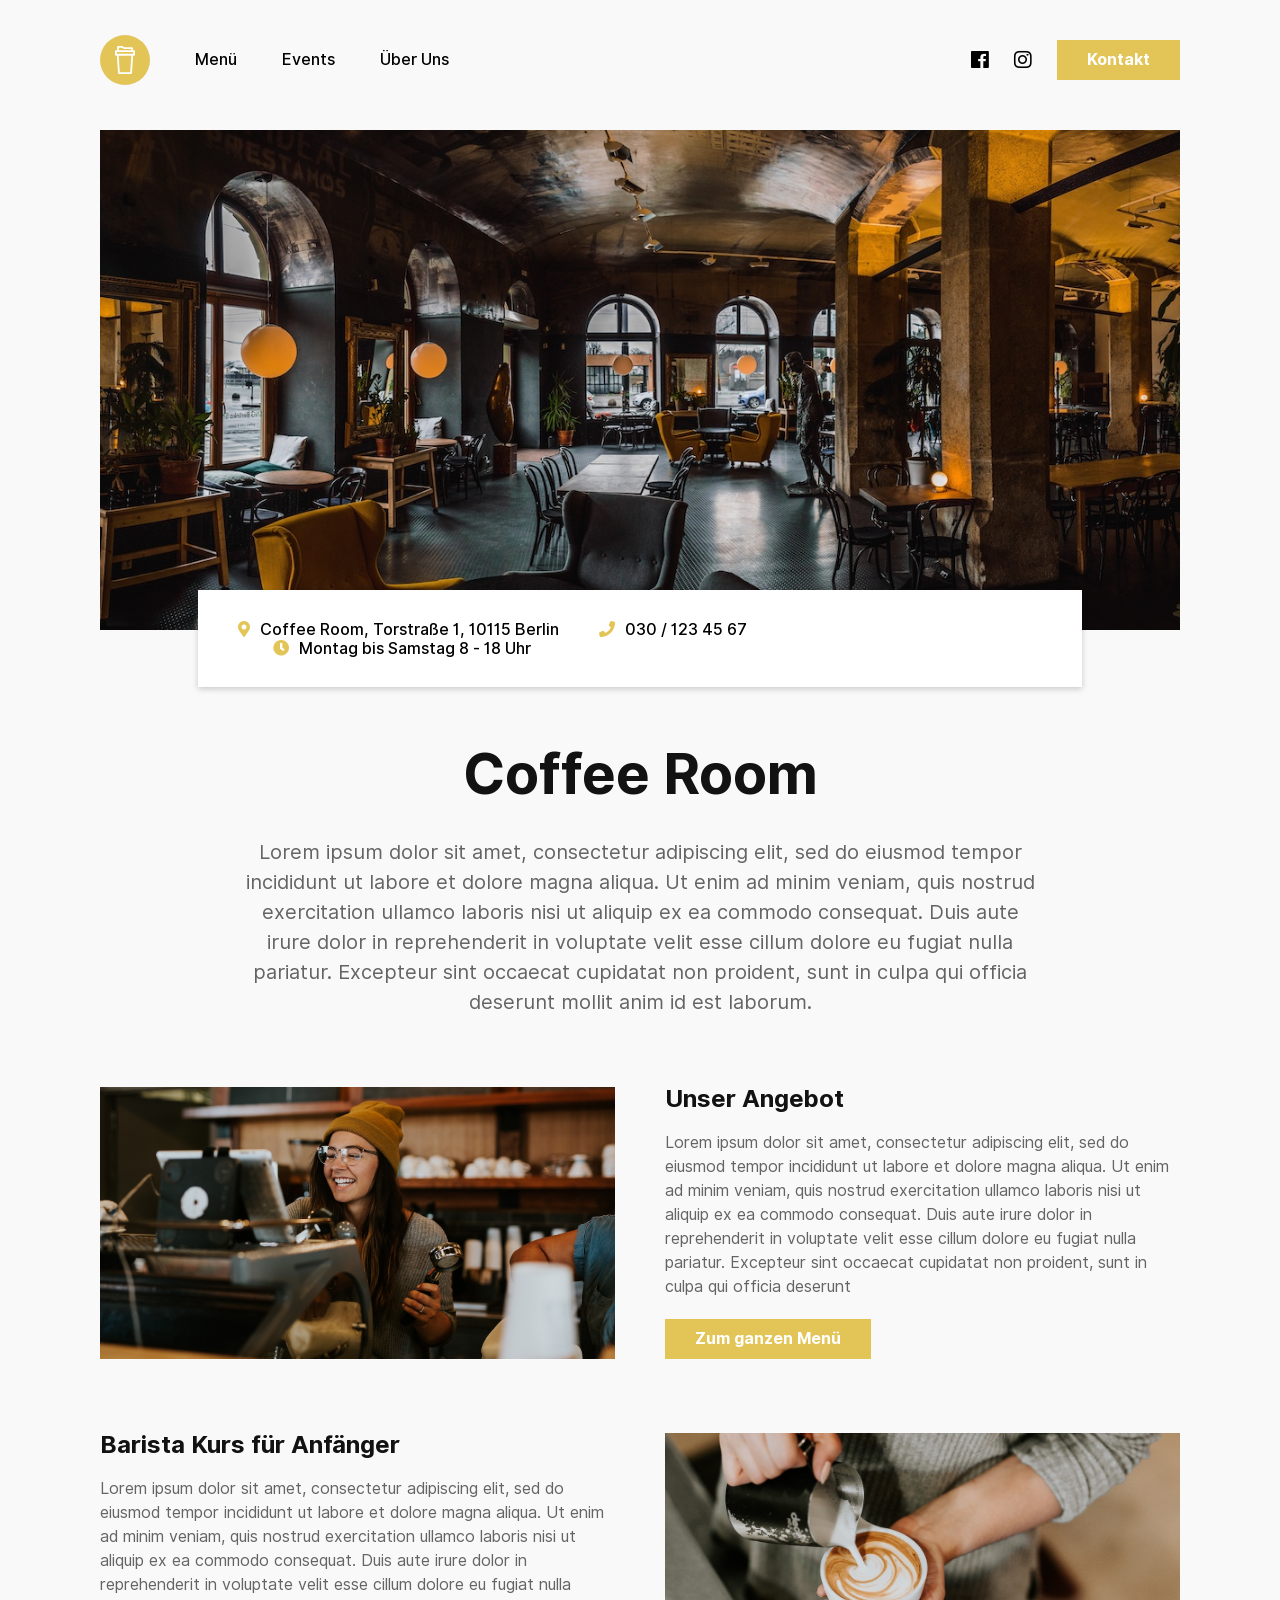
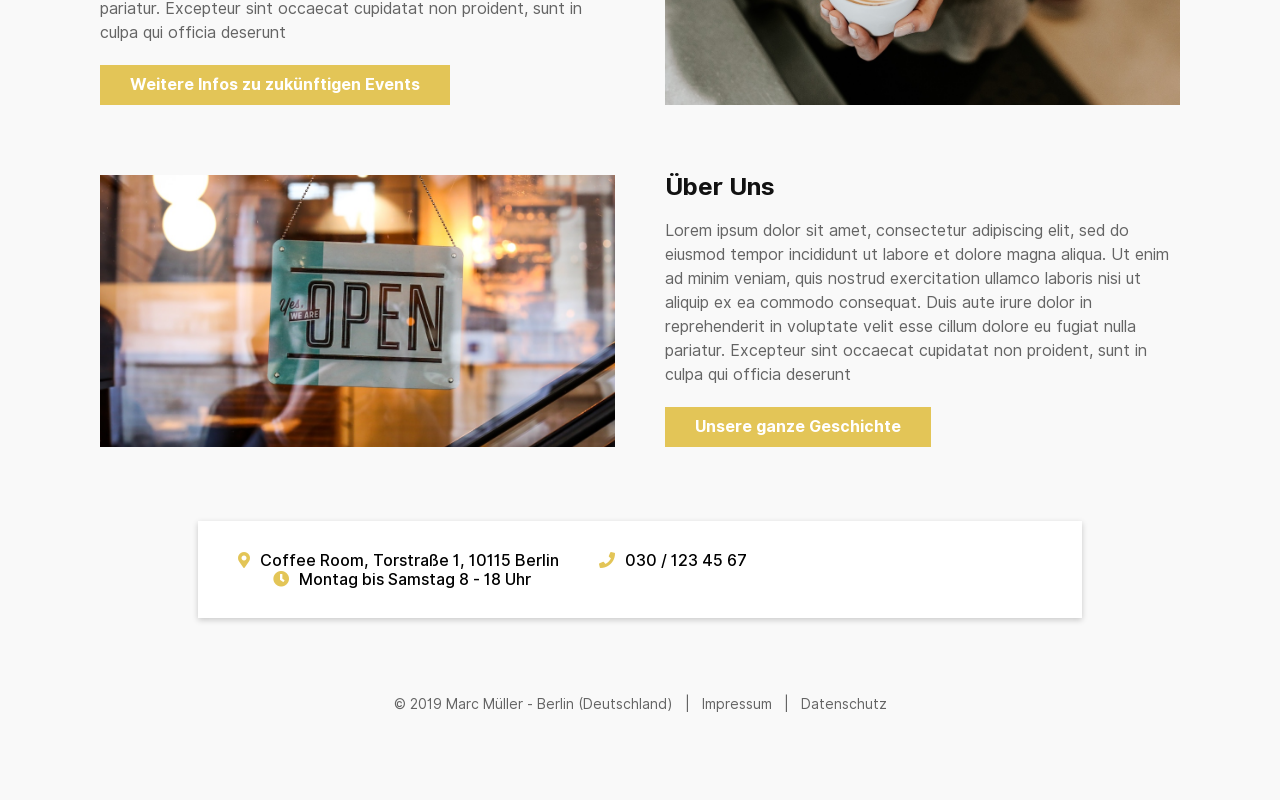
==== index.html @ a777c725 "Initial Commit" ====
<!DOCTYPE html>
<html lang="de">
<head>

	<!-- Charset & Device Specific Meta Tags -->
	<meta charset="utf-8">
    <meta http-equiv="X-UA-Compatible" content="IE=edge">
    <meta name="viewport" content="width=device-width, initial-scale=1, shrink-to-fit=no">

    <!-- Title -->
	<title>Coffee Room</title>

    <!-- Content Meta Tags -->
    <meta name="author" content="Coffee Room">
    <meta name="description" content="Coffee Room ist ein wunderschönes modernes Café in Berlin Mitte.">
    <meta name="keywords" content="coffee, room, cafe, coffee room, Kaffee, Kaffee Laden, Coworking, co-working, berlin, mitte, berlin mitte, coworking berlin mitte">

    <meta property="og:title" content="Coffee Room">
    <meta property="og:type" content="website">
    <meta name="og:description" content="Coffee Room ist ein wunderschönes modernes Café in Berlin Mitte.">

    <!-- Favicon & Home Screen Icons -->
    <link rel="apple-touch-icon" sizes="180x180" href="./media/logo/apple-touch-icon.jpg">
    <link rel="icon" type="image/png" sizes="200x200" href="./media/logo/favicon.png">
	<link rel="icon" type="image/png" sizes="32x32" href="./media/logo/favicon-32x32.png">
	<link rel="icon" type="image/png" sizes="16x16" href="./media/logo/favicon-16x16.png">

    <!-- CSS -->
	<link rel="stylesheet" type="text/css" href="./css/normalize.css">
	<link rel="stylesheet" type="text/css" href="./css/fontawesome.min.css">
	<link rel="stylesheet" type="text/css" href="./css/inter-ui.css">
	<link rel="stylesheet" type="text/css" href="./css/style.css">

</head>
<body>

	<!-- Body Wrapper: Max-Width: 1200px -->
	<div class="wrapper">
		
		<!-- Navigations Leiste -->
		<header>
			
			<div class="mobileMenu">
				<a href="javascript:openMenu();"><i class="fas fa-bars"></i></a>
			</div><a href="./index.html" class="logo"><img src="./media/logo/logo.svg" alt="Coffee Room Logo"/></a><div class="rightNav">
				<ul>
					<li><a href="https://www.facebook.com/coffeeroom/"><i class="fab fa-facebook"></i></a></li>
					<li><a href="https://www.instagram.com/coffeeroom/"><i class="fab fa-instagram"></i></a></li>
				</ul>
				<a class="button" href="./kontakt.html">Kontakt</a>
				<a class="mobileButton" href="./kontakt.html"><i class="far fa-envelope"></i></a>
			</div>
			<nav class="navLinks" id="navLinks">
				<ul>
					<li><a href="./menu.html">Men&uuml;</a></li>
					<li><a href="./events.html">Events</a></li>
					<li><a href="./ueberuns.html">&Uuml;ber Uns</a></li>
				</ul>
			</nav>
			
		</header>

		<!-- Main Content Abteilung -->
		<main>
			
			<img class="hero" src="./media/cafe.jpg" alt="Ein Blick auf das ganze Coffe Room Café"/>

			<div class="quickInfo">
				<ul>
					<li class="rightMargin"><i class="fas fa-map-marker-alt"></i>Coffee Room, Torstra&szlig;e 1, 10115 Berlin</li>
					<li><i class="fas fa-phone"></i>030 / 123 45 67</li>
					<li class="leftMargin"><i class="fas fa-clock"></i>Montag bis Samstag 8 - 18 Uhr</li>
				</ul>
			</div>

			<section class="text">
				<h1>Coffee Room</h1>
				<p>Lorem ipsum dolor sit amet, consectetur adipiscing elit, sed do eiusmod tempor incididunt ut labore et dolore magna aliqua. Ut enim ad minim veniam, quis nostrud exercitation ullamco laboris nisi ut aliquip ex ea commodo consequat. Duis aute irure dolor in reprehenderit in voluptate velit esse cillum dolore eu fugiat nulla pariatur. Excepteur sint occaecat cupidatat non proident, sunt in culpa qui officia deserunt mollit anim id est laborum.</p>
			</section>

			<section class="imageText">
				<img class="image rightMargin" src="./media/baristaWide.jpg" alt="Barista welche frischen Kaffee zubereitet"/><div class="content leftMargin">
					<h2>Unser Angebot</h2>
					<p>Lorem ipsum dolor sit amet, consectetur adipiscing elit, sed do eiusmod tempor incididunt ut labore et dolore magna aliqua. Ut enim ad minim veniam, quis nostrud exercitation ullamco laboris nisi ut aliquip ex ea commodo consequat. Duis aute irure dolor in reprehenderit in voluptate velit esse cillum dolore eu fugiat nulla pariatur. Excepteur sint occaecat cupidatat non proident, sunt in culpa qui officia deserunt</p>
					<a class="button" href="./menu.html">Zum ganzen Menü</a>
				</div>
			</section>

			<section class="imageText">
				<img class="image leftMargin" src="./media/milchInKaffee.jpg" alt="Ein Milch Muster wird in ein Kaffee hineingegoßen"/><div class="content rightMargin">
					<h2>Barista Kurs für Anfänger</h2>
					<p>Lorem ipsum dolor sit amet, consectetur adipiscing elit, sed do eiusmod tempor incididunt ut labore et dolore magna aliqua. Ut enim ad minim veniam, quis nostrud exercitation ullamco laboris nisi ut aliquip ex ea commodo consequat. Duis aute irure dolor in reprehenderit in voluptate velit esse cillum dolore eu fugiat nulla pariatur. Excepteur sint occaecat cupidatat non proident, sunt in culpa qui officia deserunt</p>
					<a class="button" href="./events.html">Weitere Infos zu zukünftigen Events</a>
				</div>
			</section>

			<section class="imageText">
				<img class="image rightMargin" src="./media/open.jpg" alt="Das Open Schild an unserer Eingangstür"/><div class="content leftMargin">
					<h2>&Uuml;ber Uns</h2>
					<p>Lorem ipsum dolor sit amet, consectetur adipiscing elit, sed do eiusmod tempor incididunt ut labore et dolore magna aliqua. Ut enim ad minim veniam, quis nostrud exercitation ullamco laboris nisi ut aliquip ex ea commodo consequat. Duis aute irure dolor in reprehenderit in voluptate velit esse cillum dolore eu fugiat nulla pariatur. Excepteur sint occaecat cupidatat non proident, sunt in culpa qui officia deserunt</p>
					<a class="button" href="./ueberuns.html">Unsere ganze Geschichte</a>
				</div>
			</section>

			<div class="quickInfo topMargin">
				<ul>
					<li class="rightMargin"><i class="fas fa-map-marker-alt"></i>Coffee Room, Torstra&szlig;e 1, 10115 Berlin</li>
					<li><i class="fas fa-phone"></i>030 / 123 45 67</li>
					<li class="leftMargin"><i class="fas fa-clock"></i>Montag bis Samstag 8 - 18 Uhr</li>
				</ul>
			</div>

		</main>

		<!-- Footer -->
		<footer>
			<p class="footerText">&copy; 2019 Marc M&uuml;ller - Berlin (Deutschland) &nbsp; | &nbsp; <a href="./impressum.html">Impressum</a> &nbsp; | &nbsp; <a href="./datenschutz.html">Datenschutz</a></p>
			<p class="mobileFooterText"><a href="./impressum.html">Impressum</a><br><a href="./datenschutz.html">Datenschutz</a><br>&copy; 2019 Marc M&uuml;ller - Berlin (Deutschland)</p>
		</footer>

		<!-- Javascript Implementation -->
		<script type="text/javascript" src="./js/animation.js"></script>

	</div>

</body>
</html>
---- css/inter-ui.css ----
@font-face {
  font-family: 'Inter UI';
  font-style:  normal;
  font-weight: 400;
  src: url("Inter-UI-Regular.woff2") format("woff2"),
       url("Inter-UI-Regular.woff") format("woff");
}

@font-face {
  font-family: 'Inter UI';
  font-style:  normal;
  font-weight: 500;
  src: url("Inter-UI-Medium.woff2") format("woff2"),
       url("Inter-UI-Medium.woff") format("woff");
}


@font-face {
  font-family: 'Inter UI';
  font-style:  normal;
  font-weight: 700;
  src: url("Inter-UI-Bold.woff2") format("woff2"),
       url("Inter-UI-Bold.woff") format("woff");
}

/* --------------------------------------------------------------------------
Single variable font.

Note that you may want to do something like this to make sure you're serving
constant fonts to older browsers:
html {
  font-family: 'Inter UI', sans-serif;
}
@supports (font-variation-settings: normal) {
  html {
    font-family: 'Inter UI var', sans-serif;
  }
}

BUGS:
- Safari 12.0 will default to italic instead of regular when font-weight
  is provided in a @font-face declaration.
  Workaround: Use "Inter UI var alt" for Safari, or explicitly set
  `font-variation-settings:"slnt" DEGREE`.
*/
@font-face {
  font-family: 'Inter UI var';
  font-weight: 400 900;
  font-style: oblique 0deg 10deg;
  src: url("Inter-UI.var.woff2") format("woff2-variations"),
       url("Inter-UI.var.woff2") format("woff2");
}

/* --------------------------------------------------------------------------

"Inter UI var alt" is recommended for Safari and Edge, for reliable italics.

@supports (font-variation-settings: normal) {
  html {
    font-family: 'Inter UI var alt', sans-serif;
  }
}

*/
@font-face {
  font-family: 'Inter UI var alt';
  font-weight: 400 900;
  font-style: normal;
  font-named-instance: 'Regular';
  src: url("Inter-UI-upright.var.woff2") format("woff2 supports variations(gvar)"),
       url("Inter-UI-upright.var.woff2") format("woff2-variations"),
       url("Inter-UI-upright.var.woff2") format("woff2");
}
@font-face {
  font-family: 'Inter UI var alt';
  font-weight: 400 900;
  font-style: italic;
  font-named-instance: 'Italic';
  src: url("Inter-UI-italic.var.woff2") format("woff2 supports variations(gvar)"),
       url("Inter-UI-italic.var.woff2") format("woff2-variations"),
       url("Inter-UI-italic.var.woff2") format("woff2");
}
---- css/style.css ----
/* Vanilla HTML Tag Styles */

* {
	box-sizing: border-box;
}

body {
	font-family: 'Inter UI',system-ui,-apple-system,BlinkMacSystemFont,Segoe UI,Roboto,Oxygen,Ubuntu,Cantarell,Droid Sans,Helvetica Neue,Fira Sans,sans-serif!important;
	background-color: #F9F9F9;
	padding: 20px 0 70px 0;
}

h1, h2, h3, h4, h5, h6 {
	color: #121212;
	font-weight: 700;
}

h1 {
	font-size: 56px;
	margin: 0px;
}

h2 {
	font-size: 26px;
	line-height: 26px;
}

p {
	font-weight: 400;
	font-size: 16px;
	line-height: 24px;
	color: #646464;
}

a {
	color: inherit;
	font-weight: inherit;
	text-decoration: none;
	cursor: pointer;
}

a.button {
	background-color: #E3C557;
	color: white;
	font-size: 16px;
	font-weight: 700;
	line-height: 1em;
	padding: 12px 30px;
	cursor: pointer;
	border: none;
	display: inline-block;
	transition: 0.3s;
}

a.button:hover {
	background-color: #CDAB2D;
}

a.selected {
	font-weight: 700;
	color: #E3C557;
}

i.fas {
	color: #E3C557;
}

/* Wrapper */

.wrapper {
	max-width: 1200px;
	margin: 0 auto;
}

/* Header */

header {
	width: 100%;
	padding: 15px 0;
	margin: 0px;
	line-height: 0px;
	display: inline-block;
}

	header .mobileMenu {
		vertical-align: top;
		display: none;
	}

		header .mobileMenu a {
			color: #121212;
			width: 22px;
			font-size: 22px;
			line-height: 22px;
			padding: 14px 0;
			display: inline-block;
		}

			header .mobileMenu a i {
				color: #121212;
			}

	header .logo {
		line-height: 0px;
		margin: 0px;
		display: inline-block;
	}

		header .logo img {
			width: 50px;
			height: 50px;
			margin: 0px;
			padding: 0px;
		}

	header nav {
		vertical-align: top;
		display: inline-block;
	}

		header nav ul {
			list-style-type: none;
			margin: 0px;
			padding: 25px 0;
		}

			header nav ul li {
				margin: 0 0 0 40px;
				padding: 0px;
				display: inline-block;
			}

				header nav ul li a {
					font-weight: 500;
					display: block;
				}

	header .rightNav {
		float: right;
		text-align: right;
		vertical-align: top;
		margin: 0px;
		padding: 5px 0;
	}

		header .rightNav ul {
			list-style-type: none;
			margin: 0px;
			padding: 10px 0;
			vertical-align: top;
			display: inline-block;
		}

			header .rightNav ul li {
				margin: 0 20px 0 0;
				display: inline-block;
			}

				header .rightNav ul li a {
					font-size: 20px;
					display: block;
				}

		header .rightNav .mobileButton {
			color: #121212;
			vertical-align: top;
			width: 22px;
			font-size: 22px;
			line-height: 22px;
			padding: 14px 0;
			display: none;
		}

/* Main */

main {
	width: 100%;
	display: inline-block;
}

main .hero {
	width: 100%;
	margin: 30px 0 -44px 0;
	padding: 0px;
	height: 500px;
	object-fit: cover;
	display: inline-block;
}

main .quickInfo {
	background-color: white;
	width: 884px;
	margin: 0 auto;
	padding: 31px 40px 29px 40px;
	box-shadow: 0px 2px 6px 0px rgba(0,0,0,0.2);
	position: relative;
	z-index: 1;
}

	main .quickInfo ul {
		list-style-type: none;
		margin: 0px;
		padding: 0px;
		display: inline-block;
	}

		main .quickInfo ul li {
			margin: 0px;
			padding: 0px;
			font-size: 16px;
			font-weight: 500;
			display: inline-block;
		}

			main .quickInfo ul li.rightMargin {
				margin: 0 35px 0 0;
			}

			main .quickInfo ul li.leftMargin {
				margin: 0 0 0 35px;
			}

			main .quickInfo ul li i {
				margin: 0 10px 0 0;
			}

	main .quickInfo.topMargin {
		margin: 70px auto 0 auto;
	}

main section.text {
	width: 800px;
	margin: 55px auto 0 auto;
	text-align: center;
}

	main section.text h2 {
		margin: 60px 0 0 0;
	}

	main section.text p {
		margin: 30px 0 0 0;
		font-size: 20px;
		line-height: 30px;
	}

	main section.text img {
		width: 100%;
		height: auto;
		margin: 60px 0 0 0;
		padding: 0px;
		display: inline-block;
	}

main section.imageText {
	width: 100%;
	margin: 70px 0 0 0;
	padding: 0px;
	display: inline-block;
}

	main section.imageText .image {
		width: 50%;
		padding: 0px;
		height: 250px;
		object-fit: cover;
		display: inline-block;
	}

	main section.imageText .content {
		width: 50%;
		padding: 0px;
		vertical-align: top;
		display: inline-block;
	}

		main section.imageText .content h2 {
			margin: 0px;
			padding: 0px;
		}

		main section.imageText .content ul {
			list-style-type: none;
			margin: 15px 0 0 0;
			padding: 0px;
			width: 100%;
			vertical-align: top;
			display: inline-block;
		}

			main section.imageText .content ul li {
				color: #646464;
				width: auto;
				margin: 0px;
				padding: 0px;
				font-size: 14px;
				font-weight: 500;
				display: inline-block;
			}

				main section.imageText .content ul li.rightMargin {
					margin: 0 20px 0 0;
				}

				main section.imageText .content ul li.leftMargin {
					margin: 0 0 0 20px;
					float: none;
				}

				main section.imageText .content ul li i {
					margin: 0 10px 0 0;
					color: inherit;
				}

					main section.imageText .content ul li i.fa-euro {
						font-style: normal;
						margin: 0 10px 0 0;
						padding: 0px;
						font-size: 16px;
						font-weight: 700;
					}

		main section.imageText .content p {
			margin: 20px 0 0 0;
		}

			main section.imageText .content p.lessTopMargin {
				margin: 10px 0 0 0;
			}

		main section.imageText .content p.extra {
			font-size: 12px;
			line-height: 12px;
			margin: 13px 0 0 0;
		}

		main section.imageText .content a {
			margin: 20px 0 0 0;
		}

	main section.imageText .rightMargin {
		width: calc(50% - 25px);
		margin: 0 25px 0 0;
	}

	main section.imageText .leftMargin {
		width: calc(50% - 25px);
		margin: 0 0 0 25px;
		float: right;
	}

main section.menu {
	width: 800px;
	margin: 20px auto 0 auto;
	padding: 0px;
}

	main section.menu .rightMargin {
		width: calc(50% - 40px);
		margin: 0 40px 0 0;
		padding: 0px;
		display: inline-block;
	}

	main section.menu .leftMargin {
		width: calc(50% - 40px);
		margin: 0 0 0 40px;
		padding: 0px;
		vertical-align: top;
		display: inline-block;
	}

	main section.menu ol {
		width: 100%;
		list-style: none;
		margin: 0px;
		padding: 0px;
		display: inline-block;
	}

		main section.menu ul {
			width: 100%;
			padding: 5px 0;
			margin: 0px;
			list-style: none;
			display: inline-block;
		}

		main section.menu ol li {
			font-weight: 700;
			font-size: 26px;
			line-height: 26px;
			color: #121212;
			padding: 50px 0 10px 0;
			margin: 0px;
			display: inline-block;
		}

		main section.menu ol ul li {
			font-weight: 400;
			font-size: 18px;
			line-height: 18px;
			color: #646464;
			padding: 22px 0 0 0;
			margin: 0px;
			display: inline-block;
		}

			main section.menu ol ul li:nth-child(odd) {
				width: calc(100% - 70px);
				display: inline-block;
			}

			main section.menu ol ul li:nth-child(even) {
			  	width: 70px;
			  	text-align: right;
			  	display: inline-block;
			}

form {
	width: 800px;
	margin: 40px auto 0 auto;
	padding: 0px;
}

	form input[type="text"], form input[type="email"] {
		width: calc(100% - 20px);
		border: 1px solid #CCCCCC;
		margin: 20px 10px 0 10px;
		padding: 15px 20px;
	}

		form input.input50 {
			width: calc(50% - 20px);
		}

	form textarea {
		width: calc(100% - 20px);
		border: 1px solid #CCCCCC;
		margin: 20px 10px 0 10px;
		padding: 15px 20px;
		min-height: 150px;
		max-height: 800px;
		height: 200px;
		resize: vertical;
	}

	form .submit {
		width: 100%;
		margin: 15px 0 0 0;
		display: inline-block;
	}

		form .submit input {
			margin: 0 10px 0 20px;
			padding: 0px;
			display: inline-block;
		}

		form .submit label {
			display: inline-block;
			padding: 11px 0;
			margin: 0px;
			font-size: 16px;
			color: #979797;
		}

			form .submit label a {
				text-decoration: underline;
				color: inherit;
			}

		form .submit a.button {
			float: right;
			margin: 0 10px 0 0;
		}

main section.legalText {
	width: 100%;
	padding: 50px 0 0 0;
	text-align: left;
}

	main section.legalText h2 {
		margin: 70px 0 0 0;
	}

	main section.legalText p {
		margin: 50px 0 0 0;
		font-size: 20px;
		line-height: 30px;
	}

		main section.legalText p.lessTopMargin {
			margin: 30px 0 0 0;
		}

/* Footer */

footer {
	width: 100%;
	margin: 60px 0 0 0;
	padding: 0px;
	color: #999999;
	text-align: center;
	display: inline-block;
}

	footer p {
		font-size: 14px;
	}

	footer .mobileFooterText {
		display: none;
	}


/* Responsiveness */

@media screen and (max-width: 1300px) {

	h2 {
		font-size: 24px;
		line-height: 24px;
	}

	.wrapper {
		max-width: calc(100% - 100px);
		padding: 0 50px;
	}

		main section.imageText .image {
			height: 272px;
		}

}

@media screen and (max-width: 1200px) {

	h1 {
		font-size: 48px;
	}

	p {
		font-size: 14px;
		line-height: 21px;
	}

	main .hero {
		height: 350px;
		margin: 30px 0 -39px 0;
	}

	main section.text p {
		font-size: 18px;
		line-height: 27px;
	}

	main .quickInfo {
		width: 758px;
		padding: 26px 30px 24px 30px;
	}

			main .quickInfo ul li {
				font-size: 14px;
			}

				main .quickInfo ul li.rightMargin {
					margin: 0 25px 0 0;
				}

				main .quickInfo ul li.leftMargin {
					margin: 0 0 0 25px;
				}

}

@media screen and (max-width: 1000px) {

	h1 {
		font-size: 42px;
	}

	a.button {
		font-size: 14px;
	}

	header .rightNav a.button {
		margin: 1px 0;
	}

	main section.text {
		width: calc(100% - 100px);
		margin: 50px auto 0 auto;
	}

		main section.imageText .image {
			height: 300px;
		}

		main section.imageText .content p {
			margin: 14px 0 0 0;
		}

		main section.imageText .content a {
			margin: 14px 0 0 0;
		}

	main .quickInfo {
		width: calc(100% - 200px);
		padding: 25px 30px;
	}

		main .quickInfo ul {
			list-style-type: none;
			margin: 0px;
			padding: 0px;
			display: block;
			text-align: center;
		}

			main .quickInfo ul li {
				font-size: 16px;
				display: block;
				margin: 10px 0 0 0;
			}

				main .quickInfo ul li.rightMargin {
					margin: 0;
				}

				main .quickInfo ul li.leftMargin {
					margin: 10px 0 0 0;
				}

	main section.menu {
		width: 600px;
	}

		main section.menu .rightMargin {
			width: calc(50% - 30px);
			margin: 0 30px 0 0;
		}

		main section.menu .leftMargin {
			width: calc(50% - 30px);
			margin: 0 0 0 30px;
		}

	form {
		width: 600px;
	}

	main section.legalText p {
		margin: 50px 0 0 0;
		font-size: 16px;
		line-height: 24px;
	}

}

@media screen and (max-width: 900px) {

	.wrapper {
		max-width: calc(100% - 50px);
		padding: 0 25px;
	}

	main section.text {
		width: calc(100% - 50px);
		margin: 50px auto 0 auto;
	}

	main .quickInfo.topMargin {
		margin: 50px auto 0 auto;
	}

	main section.imageText {
		margin: 60px 0 0 0;
		display: flex-block;
	}

		main section.imageText .image {
			order: 0;
		}

		main section.imageText .content {
			order: 1;
		}

			main section.imageText .content h2 {
				font-size: 24px;
			}

			main section.imageText .content p {
				font-size: 16px;
				margin: 20px 0 0 0;
			}

			main section.imageText .content a {
				margin: 20px 0 0 0;
			}

		main section.imageText .rightMargin {
			width: 100%;
			margin: 0 0 20px 0;
		}

		main section.imageText .leftMargin {
			width: 100%;
			margin: 0 0 20px 0;
		}

	footer {
		margin: 60px 0 0 0;
	}

		footer p {
			font-size: 12px;
		}

}

@media screen and (max-width: 800px) {

	body {
		padding: 10px 0 60px 0;
	}

	main .hero {
		margin: 20px 0 -44px 0;
	}

	header .mobileMenu {
		display: inline-block;
	}

	header .logo {
		text-align: center;
		width: calc(100% - 44px);
	}

	header .navLinks {
		vertical-align: top;
		width: 100%;
		display: none;
	}

		header .navLinks ul {
			width: 100%;
			padding: 15px 0 0 0;
			display: inline-block;
		}

			header .navLinks ul li {
				width: 100%;
				height: 35px;
				margin: 0px;
				padding: 0px;
				text-align: center;
				display: inline-block;
			}

				header .navLinks ul li a {
					padding: 20px 0 0 0;
					display: inline-block;
				}

	header .navLinks.mobileNavLinks {
		vertical-align: top;
		width: 100%;
		display: inline-block;
	}

	header .rightNav {
		float: right;
		text-align: right;
		vertical-align: top;
		margin: 0px;
		padding: 0px;
	}

		header .rightNav ul {
			display: none;
		}

		header .rightNav .button {
			display: none;
		}

		header .rightNav .mobileButton {
			display: inline-block;
		}

	main section.menu {
		width: 550px;
	}

		main section.menu ol li {
			font-size: 22px;
			line-height: 22px;
		}

		main section.menu ol ul li {
			font-size: 16px;
			line-height: 16px;
		}

	form {
		width: 550px;
		margin: 40px auto 0 auto;
		padding: 0px;
	}

		form .submit label {
			font-size: 12px;
		}

	main section.legalText {
		padding: 30px 0 0 0;
	}

		main section.legalText h2 {
			margin: 60px 0 0 0;
		}

		main section.legalText p {
			margin: 40px 0 0 0;
		}

}

@media screen and (max-width: 700px) {

	h1 {
		font-size: 38px;
	}

	h2 {
		font-size: 22px;
		line-height: 22px;
	}

	main .hero {
		height: 350px;
		margin: 30px 0 -100px 0;
	}

	main .quickInfo {
		width: calc(100% - 100px);
		margin: 40px auto 0 auto;
		padding: 30px 20px;
	}

		main .quickInfo ul li {
			font-size: 14px;
		}

	main section.text p {
		margin: 30px 0 10px 0;
		font-size: 16px;
		line-height: 24px;
	}

	main section.menu {
		width: 400px;
	}

		main section.menu .rightMargin {
			width: 100%;
			margin: 0px;
		}

		main section.menu .leftMargin {
			width: 100%;
			margin: 0px;
		}

		main section.menu ol {
			width: 100%;
			border: 0px;
			margin: 0px;
			padding: 0px;
			display: inline-block;
		}

			main section.menu ol li {
				font-size: 24px;
				line-height: 24px;
				padding: 50px 0 10px 0;
			}

			main section.menu ol ul li {
				font-size: 18px;
				line-height: 18px;
				padding: 22px 0 0 0;
			}

	form {
		width: 400px;
	}

		form input[type="text"], form input[type="email"] {
			width: 100%;
			margin: 20px 0 0 0;
		}

			form input.input50 {
				width: 100%;
			}

		form textarea {
			width: 100%;
			margin: 20px 0 0 0;
			max-height: 600px;
			height: 150px;
		}

		form .submit {
			width: 100%;
			margin: 15px 0 0 0;
			text-align: center;
			display: inline-block;
		}

			form .submit input {
				margin: 0 10px 0 0;
			}

			form .submit label {
				font-size: 16px;
			}

			form .submit a.button {
				float: none;
				width: 100%;
				text-align: center;
				margin: 0 0 10px 0;
			}

}

@media screen and (max-width: 600px) {

	body {
		padding: 5px 0 40px 0;
	}

	main section.text {
		width: 100%;
	}

		main section.text h2 {
			margin: 30px 0 0 0;
		}

		main section.text p {
			margin: 20px 0 0 0;
		}

		main section.text img {
			margin: 50px 0 0 0;
		}

	main .hero {
		width: calc(100% + 100px);
		height: 250px;
		margin: 10px 0 -74px -50px;
	}

	main .quickInfo {
		padding: 10px 10px 20px 10px;
		width: 100%;
	}

		main .quickInfo ul li {
			width: auto;
			display: inline-block;
			line-height: 20px;
		}

			main .quickInfo ul li.rightMargin {
				margin: 10px 10px 0 0;
			}

			main .quickInfo ul li.leftMargin {
				margin: 10px 0 0 10px;
			}

	main section.imageText {
		margin: 50px 0 0 0;
		display: flex-block;
	}

		main section.imageText img.image {
			height: 200px;
		}

		main section.imageText .rightMargin {
			margin: 0 0 20px 0;
		}

		main section.imageText .leftMargin {
			margin: 0 0 20px 0;
		}

		main section.imageText .content {
			margin: 0 0 10px 0;
		}

		main section.imageText .content ul li.rightMargin {
			margin: 0 15px 0 0;
		}

		main section.imageText .content ul li.leftMargin {
			margin: 0 0 0 15px;
			float: none;
		}

	main section.menu {
		width: 100%;
	}

	form {
		width: 100%;
	}

		form input {
			font-size: 14px;
		}

		form textarea {
			font-size: 14px;
		}

			form .submit label {
				font-size: 12px;
			}

	main section.legalText h2 {
		margin: 50px 0 0 0;
	}

	main section.legalText p {
		margin: 30px 0 0 0;
		font-size: 14px;
		line-height: 21px;
	}

		main section.legalText p.lessTopMargin {
			margin: 20px 0 0 0;
		}

}

@media screen and (max-width: 500px) {

	.wrapper {
		max-width: calc(100% - 24px);
		padding: 0 12px;
	}

	main section.text {
		width: 100%;
	}

	main .hero {
		width: calc(100% + 48px);
		height: 250px;
		margin: 10px 0 -54px -24px;
	}

	main .quickInfo {
		margin: 20px auto 0 auto;
		padding: 10px 10px 20px 10px;
		width: 100%;
	}

		main section.imageText .content h2 {
			font-size: 20px;
		}

		main section.imageText .content p {
			font-size: 14px;
			margin: 15px 0 0 0;
		}

	main section.menu {
		width: calc(100% - 50px);
	}

	main section.menu ol li {
		font-size: 22px;
		line-height: 22px;
	}

	main section.menu ol ul li {
		font-size: 16px;
		line-height: 16px;
	}

	form {
		width: calc(100% - 26px);
	}

	footer {
		margin: 30px 0 0 0;
	}

		footer .footerText {
			display: none;
		}

		footer .mobileFooterText {
			display: block;
		}

}
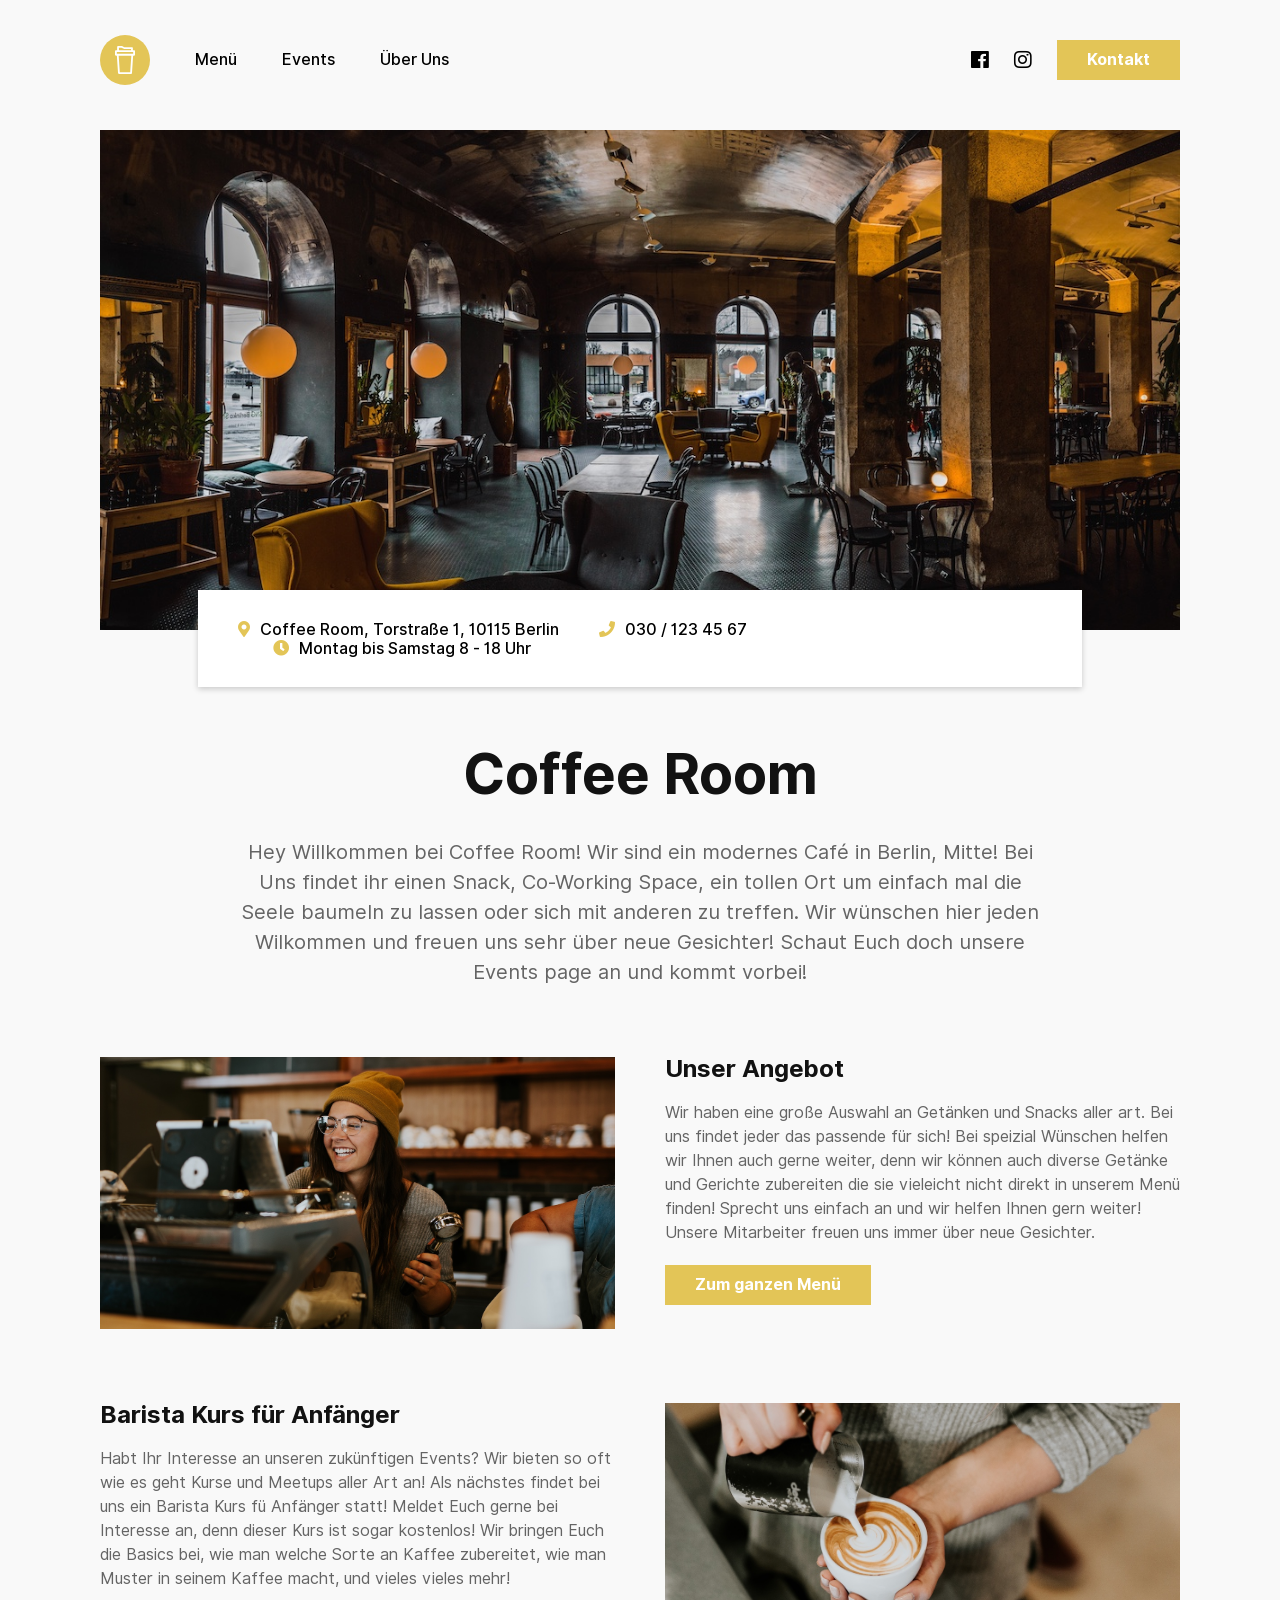
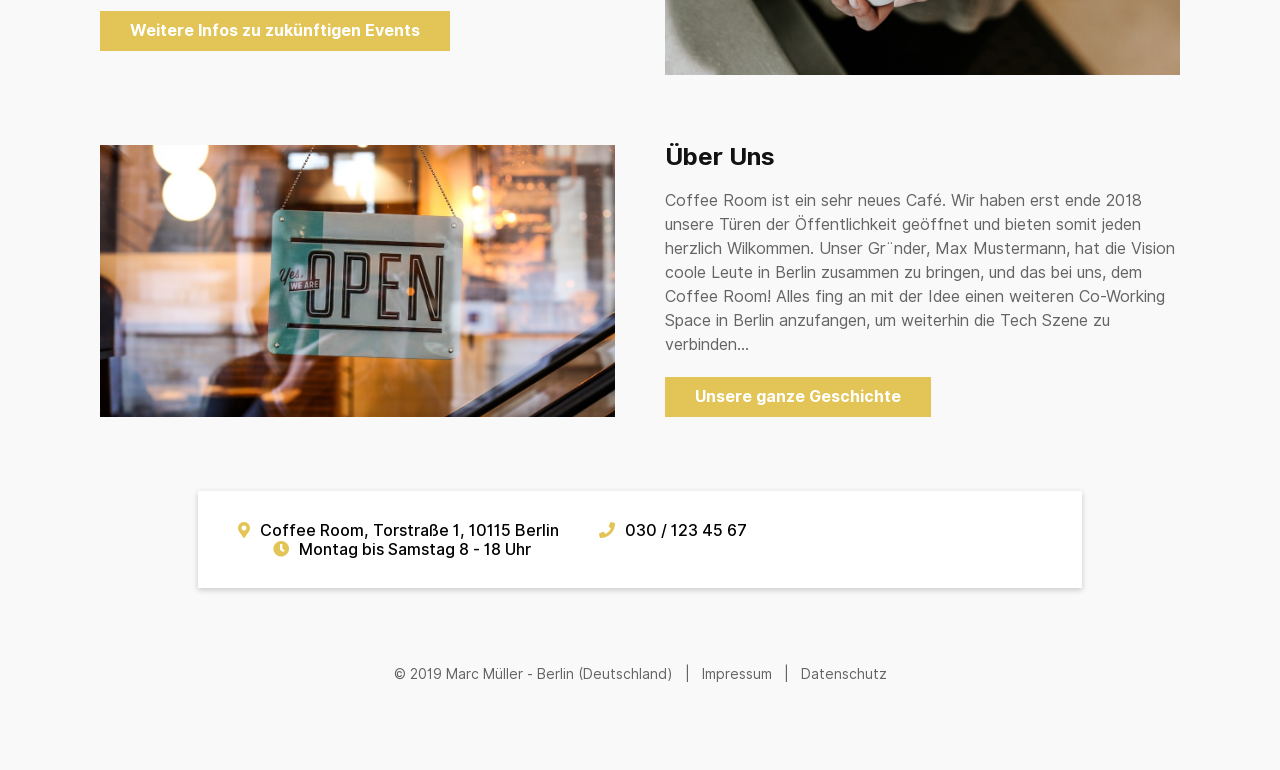
==== commit 4943d9dc: "Original Content und Code Updates" ====
--- a/index.html
+++ b/index.html
@@ -1,6 +1,8 @@
 <!DOCTYPE html>
 <html lang="de">
 <head>
+
+	<!-- Diese Seite ist programmiert von Marc Müller, bei Fragen zum Quellcode schicken sie eine E-Mail an marc.mueller@th-wildau.de -->
 
 	<!-- Charset & Device Specific Meta Tags -->
 	<meta charset="utf-8">
@@ -44,8 +46,8 @@
 				<a href="javascript:openMenu();"><i class="fas fa-bars"></i></a>
 			</div><a href="./index.html" class="logo"><img src="./media/logo/logo.svg" alt="Coffee Room Logo"/></a><div class="rightNav">
 				<ul>
-					<li><a href="https://www.facebook.com/coffeeroom/"><i class="fab fa-facebook"></i></a></li>
-					<li><a href="https://www.instagram.com/coffeeroom/"><i class="fab fa-instagram"></i></a></li>
+					<li><a target="_blank" href="https://www.facebook.com/coffeeroom/"><i class="fab fa-facebook"></i></a></li>
+					<li><a target="_blank" href="https://www.instagram.com/coffeeroom/"><i class="fab fa-instagram"></i></a></li>
 				</ul>
 				<a class="button" href="./kontakt.html">Kontakt</a>
 				<a class="mobileButton" href="./kontakt.html"><i class="far fa-envelope"></i></a>
@@ -63,8 +65,10 @@
 		<!-- Main Content Abteilung -->
 		<main>
 			
+			<!-- Hero Bild -->
 			<img class="hero" src="./media/cafe.jpg" alt="Ein Blick auf das ganze Coffe Room Café"/>
 
+			<!-- Quick Information -->
 			<div class="quickInfo">
 				<ul>
 					<li class="rightMargin"><i class="fas fa-map-marker-alt"></i>Coffee Room, Torstra&szlig;e 1, 10115 Berlin</li>
@@ -73,35 +77,38 @@
 				</ul>
 			</div>
 
+			<!-- Seiten Intro -->
 			<section class="text">
 				<h1>Coffee Room</h1>
-				<p>Lorem ipsum dolor sit amet, consectetur adipiscing elit, sed do eiusmod tempor incididunt ut labore et dolore magna aliqua. Ut enim ad minim veniam, quis nostrud exercitation ullamco laboris nisi ut aliquip ex ea commodo consequat. Duis aute irure dolor in reprehenderit in voluptate velit esse cillum dolore eu fugiat nulla pariatur. Excepteur sint occaecat cupidatat non proident, sunt in culpa qui officia deserunt mollit anim id est laborum.</p>
+				<p>Hey Willkommen bei Coffee Room! Wir sind ein modernes Caf&eacute; in Berlin, Mitte! Bei Uns findet ihr einen Snack, Co-Working Space, ein tollen Ort um einfach mal die Seele baumeln zu lassen oder sich mit anderen zu treffen. Wir wünschen hier jeden Wilkommen und freuen uns sehr &uuml;ber neue Gesichter! Schaut Euch doch unsere <a href="./events.html">Events</a> page an und kommt vorbei!</p>
 			</section>
 
-			<section class="imageText">
+			<!-- Bild, Text und CTA Abteilungen -->
+			<section class="imageText" id="menu">
 				<img class="image rightMargin" src="./media/baristaWide.jpg" alt="Barista welche frischen Kaffee zubereitet"/><div class="content leftMargin">
 					<h2>Unser Angebot</h2>
-					<p>Lorem ipsum dolor sit amet, consectetur adipiscing elit, sed do eiusmod tempor incididunt ut labore et dolore magna aliqua. Ut enim ad minim veniam, quis nostrud exercitation ullamco laboris nisi ut aliquip ex ea commodo consequat. Duis aute irure dolor in reprehenderit in voluptate velit esse cillum dolore eu fugiat nulla pariatur. Excepteur sint occaecat cupidatat non proident, sunt in culpa qui officia deserunt</p>
+					<p>Wir haben eine gro&szlig;e Auswahl an Get&auml;nken und Snacks aller art. Bei uns findet jeder das passende für sich! Bei speizial W&uuml;nschen helfen wir Ihnen auch gerne weiter, denn wir k&ouml;nnen auch diverse Get&auml;nke und Gerichte zubereiten die sie vieleicht nicht direkt in unserem <a href="./menu.html">Men&uuml;</a> finden! Sprecht uns einfach an und wir helfen Ihnen gern weiter! Unsere Mitarbeiter freuen uns immer &uuml;ber neue Gesichter.</p>
 					<a class="button" href="./menu.html">Zum ganzen Menü</a>
 				</div>
 			</section>
 
-			<section class="imageText">
+			<section class="imageText" id="events">
 				<img class="image leftMargin" src="./media/milchInKaffee.jpg" alt="Ein Milch Muster wird in ein Kaffee hineingegoßen"/><div class="content rightMargin">
 					<h2>Barista Kurs für Anfänger</h2>
-					<p>Lorem ipsum dolor sit amet, consectetur adipiscing elit, sed do eiusmod tempor incididunt ut labore et dolore magna aliqua. Ut enim ad minim veniam, quis nostrud exercitation ullamco laboris nisi ut aliquip ex ea commodo consequat. Duis aute irure dolor in reprehenderit in voluptate velit esse cillum dolore eu fugiat nulla pariatur. Excepteur sint occaecat cupidatat non proident, sunt in culpa qui officia deserunt</p>
+					<p>Habt Ihr Interesse an unseren zukünftigen Events? Wir bieten so oft wie es geht Kurse und Meetups aller Art an! Als n&auml;chstes findet bei uns ein Barista Kurs f&uuml; Anf&auml;nger statt! Meldet Euch gerne bei Interesse an, denn dieser Kurs ist sogar kostenlos! Wir bringen Euch die Basics bei, wie man welche Sorte an Kaffee zubereitet, wie man Muster in seinem Kaffee macht, und vieles vieles mehr!</p>
 					<a class="button" href="./events.html">Weitere Infos zu zukünftigen Events</a>
 				</div>
 			</section>
 
-			<section class="imageText">
+			<section class="imageText" id="ueberUns">
 				<img class="image rightMargin" src="./media/open.jpg" alt="Das Open Schild an unserer Eingangstür"/><div class="content leftMargin">
 					<h2>&Uuml;ber Uns</h2>
-					<p>Lorem ipsum dolor sit amet, consectetur adipiscing elit, sed do eiusmod tempor incididunt ut labore et dolore magna aliqua. Ut enim ad minim veniam, quis nostrud exercitation ullamco laboris nisi ut aliquip ex ea commodo consequat. Duis aute irure dolor in reprehenderit in voluptate velit esse cillum dolore eu fugiat nulla pariatur. Excepteur sint occaecat cupidatat non proident, sunt in culpa qui officia deserunt</p>
+					<p>Coffee Room ist ein sehr neues Caf&eacute;. Wir haben erst ende 2018 unsere T&uuml;ren der &Ouml;ffentlichkeit ge&ouml;ffnet und bieten somit jeden herzlich Wilkommen. Unser Gr&uml;nder, Max Mustermann, hat die Vision coole Leute in Berlin zusammen zu bringen, und das bei uns, dem Coffee Room! Alles fing an mit der Idee einen weiteren Co-Working Space in Berlin anzufangen, um weiterhin die Tech Szene zu verbinden...</p>
 					<a class="button" href="./ueberuns.html">Unsere ganze Geschichte</a>
 				</div>
 			</section>
 
+			<!-- Quick Information -->
 			<div class="quickInfo topMargin">
 				<ul>
 					<li class="rightMargin"><i class="fas fa-map-marker-alt"></i>Coffee Room, Torstra&szlig;e 1, 10115 Berlin</li>
@@ -114,8 +121,8 @@
 
 		<!-- Footer -->
 		<footer>
-			<p class="footerText">&copy; 2019 Marc M&uuml;ller - Berlin (Deutschland) &nbsp; | &nbsp; <a href="./impressum.html">Impressum</a> &nbsp; | &nbsp; <a href="./datenschutz.html">Datenschutz</a></p>
-			<p class="mobileFooterText"><a href="./impressum.html">Impressum</a><br><a href="./datenschutz.html">Datenschutz</a><br>&copy; 2019 Marc M&uuml;ller - Berlin (Deutschland)</p>
+			<p class="footerText">&copy; 2019 Marc M&uuml;ller - Berlin (Deutschland) &nbsp; | &nbsp; <a target="_blank" href="./impressum.html">Impressum</a> &nbsp; | &nbsp; <a target="_blank" href="./datenschutz.html">Datenschutz</a></p>
+			<p class="mobileFooterText"><a target="_blank" href="./impressum.html">Impressum</a><br><a target="_blank" href="./datenschutz.html">Datenschutz</a><br>&copy; 2019 Marc M&uuml;ller - Berlin (Deutschland)</p>
 		</footer>
 
 		<!-- Javascript Implementation -->
--- a/css/inter-ui.css
+++ b/css/inter-ui.css
@@ -2,16 +2,16 @@
   font-family: 'Inter UI';
   font-style:  normal;
   font-weight: 400;
-  src: url("Inter-UI-Regular.woff2") format("woff2"),
-       url("Inter-UI-Regular.woff") format("woff");
+  src: url("../webfonts/Inter-UI-Regular.woff2") format("woff2"),
+       url("../webfonts/Inter-UI-Regular.woff") format("woff");
 }
 
 @font-face {
   font-family: 'Inter UI';
   font-style:  normal;
   font-weight: 500;
-  src: url("Inter-UI-Medium.woff2") format("woff2"),
-       url("Inter-UI-Medium.woff") format("woff");
+  src: url("../webfonts/Inter-UI-Medium.woff2") format("woff2"),
+       url("../webfonts/Inter-UI-Medium.woff") format("woff");
 }
 
 
@@ -19,8 +19,8 @@
   font-family: 'Inter UI';
   font-style:  normal;
   font-weight: 700;
-  src: url("Inter-UI-Bold.woff2") format("woff2"),
-       url("Inter-UI-Bold.woff") format("woff");
+  src: url("../webfonts/Inter-UI-Bold.woff2") format("woff2"),
+       url("../webfonts/Inter-UI-Bold.woff") format("woff");
 }
 
 /* --------------------------------------------------------------------------
@@ -47,8 +47,8 @@
   font-family: 'Inter UI var';
   font-weight: 400 900;
   font-style: oblique 0deg 10deg;
-  src: url("Inter-UI.var.woff2") format("woff2-variations"),
-       url("Inter-UI.var.woff2") format("woff2");
+  src: url("../webfonts/Inter-UI.var.woff2") format("woff2-variations"),
+       url("../webfonts/Inter-UI.var.woff2") format("woff2");
 }
 
 /* --------------------------------------------------------------------------
@@ -67,16 +67,16 @@
   font-weight: 400 900;
   font-style: normal;
   font-named-instance: 'Regular';
-  src: url("Inter-UI-upright.var.woff2") format("woff2 supports variations(gvar)"),
-       url("Inter-UI-upright.var.woff2") format("woff2-variations"),
-       url("Inter-UI-upright.var.woff2") format("woff2");
+  src: url("../webfonts/Inter-UI-upright.var.woff2") format("woff2 supports variations(gvar)"),
+       url("../webfonts/Inter-UI-upright.var.woff2") format("woff2-variations"),
+       url("../webfonts/Inter-UI-upright.var.woff2") format("woff2");
 }
 @font-face {
   font-family: 'Inter UI var alt';
   font-weight: 400 900;
   font-style: italic;
   font-named-instance: 'Italic';
-  src: url("Inter-UI-italic.var.woff2") format("woff2 supports variations(gvar)"),
-       url("Inter-UI-italic.var.woff2") format("woff2-variations"),
-       url("Inter-UI-italic.var.woff2") format("woff2");
+  src: url("../webfonts/Inter-UI-italic.var.woff2") format("woff2 supports variations(gvar)"),
+       url("../webfonts/Inter-UI-italic.var.woff2") format("woff2-variations"),
+       url("../webfonts/Inter-UI-italic.var.woff2") format("woff2");
 }
--- a/css/style.css
+++ b/css/style.css
@@ -1,3 +1,15 @@
+/*
+
+Dieses Stylesheet ist zu 100% programmiert von Marc Müller
+Bei Fragen zum Quellcode, bitte schicken sie eine E-Mail an marc.mueller@th-wildau.de
+
+Informationen zur Lizenz vom Font finden sie hier:
+https://rsms.me/inter/#free
+
+Die Lizenz und Copyright Mitteilungen sind, zusammen mit allen Bildrechten, im Impressum aufgelistet.
+
+*/
+
 /* Vanilla HTML Tag Styles */
 
 * {
@@ -37,6 +49,7 @@
 	font-weight: inherit;
 	text-decoration: none;
 	cursor: pointer;
+	transition: 0.2s;
 }
 
 a.button {
@@ -53,12 +66,22 @@
 }
 
 a.button:hover {
+	color: white;
+	background-color: #CDAB2D;
+}
+
+a.button:active {
+	color: white;
 	background-color: #CDAB2D;
 }
 
 a.selected {
 	font-weight: 700;
 	color: #E3C557;
+}
+
+a.selected:hover {
+	color: #CDAB2D;
 }
 
 i.fas {
@@ -81,6 +104,10 @@
 	line-height: 0px;
 	display: inline-block;
 }
+
+	header a:hover {
+		color: #555555;
+	}
 
 	header .mobileMenu {
 		vertical-align: top;
@@ -178,6 +205,8 @@
 	display: inline-block;
 }
 
+/* Hero */
+
 main .hero {
 	width: 100%;
 	margin: 30px 0 -44px 0;
@@ -186,6 +215,8 @@
 	object-fit: cover;
 	display: inline-block;
 }
+
+/* Quick Info */
 
 main .quickInfo {
 	background-color: white;
@@ -228,6 +259,8 @@
 		margin: 70px auto 0 auto;
 	}
 
+/* Seiten Text */
+
 main section.text {
 	width: 800px;
 	margin: 55px auto 0 auto;
@@ -251,6 +284,16 @@
 		padding: 0px;
 		display: inline-block;
 	}
+
+	main section.text video {
+		width: 100%;
+		height: auto;
+		margin: 60px 0 0 0;
+		padding: 0px;
+		display: inline-block;
+	}
+
+/* Bild + Text Abteilung */
 
 main section.imageText {
 	width: 100%;
@@ -349,33 +392,28 @@
 		float: right;
 	}
 
+/* Angebote / Menü */
+
 main section.menu {
 	width: 800px;
 	margin: 20px auto 0 auto;
 	padding: 0px;
 }
 
-	main section.menu .rightMargin {
+	main section.menu ol {
+		list-style: none;
 		width: calc(50% - 40px);
-		margin: 0 40px 0 0;
-		padding: 0px;
-		display: inline-block;
-	}
-
-	main section.menu .leftMargin {
-		width: calc(50% - 40px);
-		margin: 0 0 0 40px;
 		padding: 0px;
 		vertical-align: top;
 		display: inline-block;
 	}
 
-	main section.menu ol {
-		width: 100%;
-		list-style: none;
-		margin: 0px;
-		padding: 0px;
-		display: inline-block;
+	main section.menu ol.rightMargin {
+		margin: 0 40px 0 0;
+	}
+
+	main section.menu ol.leftMargin {
+		margin: 0 0 0 40px;
 	}
 
 		main section.menu ul {
@@ -416,6 +454,8 @@
 			  	text-align: right;
 			  	display: inline-block;
 			}
+
+/* Kontakt Formular */
 
 form {
 	width: 800px;
@@ -451,7 +491,7 @@
 		display: inline-block;
 	}
 
-		form .submit input {
+		form .submit input[type="checkbox"] {
 			margin: 0 10px 0 20px;
 			padding: 0px;
 			display: inline-block;
@@ -470,10 +510,31 @@
 				color: inherit;
 			}
 
-		form .submit a.button {
+		form .submit input.button {
 			float: right;
 			margin: 0 10px 0 0;
-		}
+			background-color: #E3C557;
+			color: white;
+			font-size: 16px;
+			font-weight: 700;
+			line-height: 1em;
+			padding: 12px 30px;
+			cursor: pointer;
+			border: none;
+			transition: 0.3s;
+		}
+
+			form .submit input.button:hover {
+				color: white;
+				background-color: #CDAB2D;
+			}
+
+			form .submit input.button:active {
+				color: white;
+				background-color: #CDAB2D;
+			}
+
+/* Impressum / Datenschutz Text */
 
 main section.legalText {
 	width: 100%;
@@ -494,6 +555,39 @@
 		main section.legalText p.lessTopMargin {
 			margin: 30px 0 0 0;
 		}
+
+	main section.legalText ol {
+		margin: 0px;
+		padding: 0px;
+		padding-inline-start: 20px;
+	}
+
+		main section.legalText ol li {
+			margin: 0px;
+			padding: 40px 0 5px 0;
+			font-weight: 500;
+			font-size: 20px;
+			line-height: 20px;
+		}
+
+		main section.legalText ol ul {
+			list-style: disc;
+			margin: 0px;
+			padding-inline-start: 30px;
+		}
+
+			main section.legalText ol ul li {
+				font-weight: 400;
+				margin: 0px;
+				padding: 15px 0 0 0;
+				font-size: 16px;
+				line-height: 16px;
+			}
+
+				main section.legalText ol ul li a {
+					text-decoration: underline;
+					font-style: italic;
+				}
 
 /* Footer */
 
@@ -517,6 +611,7 @@
 
 /* Responsiveness */
 
+/* unter 1300px */
 @media screen and (max-width: 1300px) {
 
 	h2 {
@@ -535,6 +630,7 @@
 
 }
 
+/* unter 1200px */
 @media screen and (max-width: 1200px) {
 
 	h1 {
@@ -575,6 +671,7 @@
 
 }
 
+/* unter 1000px */
 @media screen and (max-width: 1000px) {
 
 	h1 {
@@ -637,19 +734,26 @@
 		width: 600px;
 	}
 
-		main section.menu .rightMargin {
+		main section.menu ol {
 			width: calc(50% - 30px);
+		}
+
+		main section.menu ol.rightMargin {
 			margin: 0 30px 0 0;
 		}
 
-		main section.menu .leftMargin {
-			width: calc(50% - 30px);
+		main section.menu ol.leftMargin {
 			margin: 0 0 0 30px;
 		}
 
 	form {
 		width: 600px;
 	}
+
+		form .submit input.button {
+			font-size: 14px;
+			padding: 12px 26px;
+		}
 
 	main section.legalText p {
 		margin: 50px 0 0 0;
@@ -659,6 +763,7 @@
 
 }
 
+/* unter 900px */
 @media screen and (max-width: 900px) {
 
 	.wrapper {
@@ -721,6 +826,7 @@
 
 }
 
+/* unter 800px */
 @media screen and (max-width: 800px) {
 
 	body {
@@ -728,7 +834,7 @@
 	}
 
 	main .hero {
-		margin: 20px 0 -44px 0;
+		margin: 15px 0 -44px 0;
 	}
 
 	header .mobileMenu {
@@ -830,6 +936,7 @@
 
 }
 
+/* unter 700px */
 @media screen and (max-width: 700px) {
 
 	h1 {
@@ -843,7 +950,7 @@
 
 	main .hero {
 		height: 350px;
-		margin: 30px 0 -100px 0;
+		margin: 15px 0 -100px 0;
 	}
 
 	main .quickInfo {
@@ -866,22 +973,17 @@
 		width: 400px;
 	}
 
-		main section.menu .rightMargin {
-			width: 100%;
-			margin: 0px;
-		}
-
-		main section.menu .leftMargin {
-			width: 100%;
-			margin: 0px;
-		}
-
 		main section.menu ol {
 			width: 100%;
-			border: 0px;
-			margin: 0px;
-			padding: 0px;
-			display: inline-block;
+			display: inline-block;
+		}
+
+		main section.menu ol.rightMargin {
+			margin: 0px;
+		}
+
+		main section.menu ol.leftMargin {
+			margin: 0px;
 		}
 
 			main section.menu ol li {
@@ -923,7 +1025,7 @@
 			display: inline-block;
 		}
 
-			form .submit input {
+			form .submit input[type="checkbox"] {
 				margin: 0 10px 0 0;
 			}
 
@@ -931,7 +1033,7 @@
 				font-size: 16px;
 			}
 
-			form .submit a.button {
+			form .submit input[type="submit"].button {
 				float: none;
 				width: 100%;
 				text-align: center;
@@ -940,6 +1042,7 @@
 
 }
 
+/* unter 600px */
 @media screen and (max-width: 600px) {
 
 	body {
@@ -1051,8 +1154,24 @@
 			margin: 20px 0 0 0;
 		}
 
-}
-
+		main section.legalText ol li {
+			padding: 30px 0 5px 0;
+			font-size: 16px;
+			line-height: 16px;
+		}
+
+		main section.legalText ol ul {
+			padding-inline-start: 20px;
+		}
+
+			main section.legalText ol ul li {
+				font-size: 14px;
+				line-height: 20px;
+			}
+
+}
+
+/* unter 500px */
 @media screen and (max-width: 500px) {
 
 	.wrapper {
@@ -1116,3 +1235,15 @@
 		}
 
 }
+
+@media screen and (max-width: 375px) {
+
+	main section.legalText ol {
+		padding: 0 0 0 25px !important;
+	}
+
+		main section.legalText ol ul {
+			padding: 0 0 0 10px !important;
+		}
+
+}
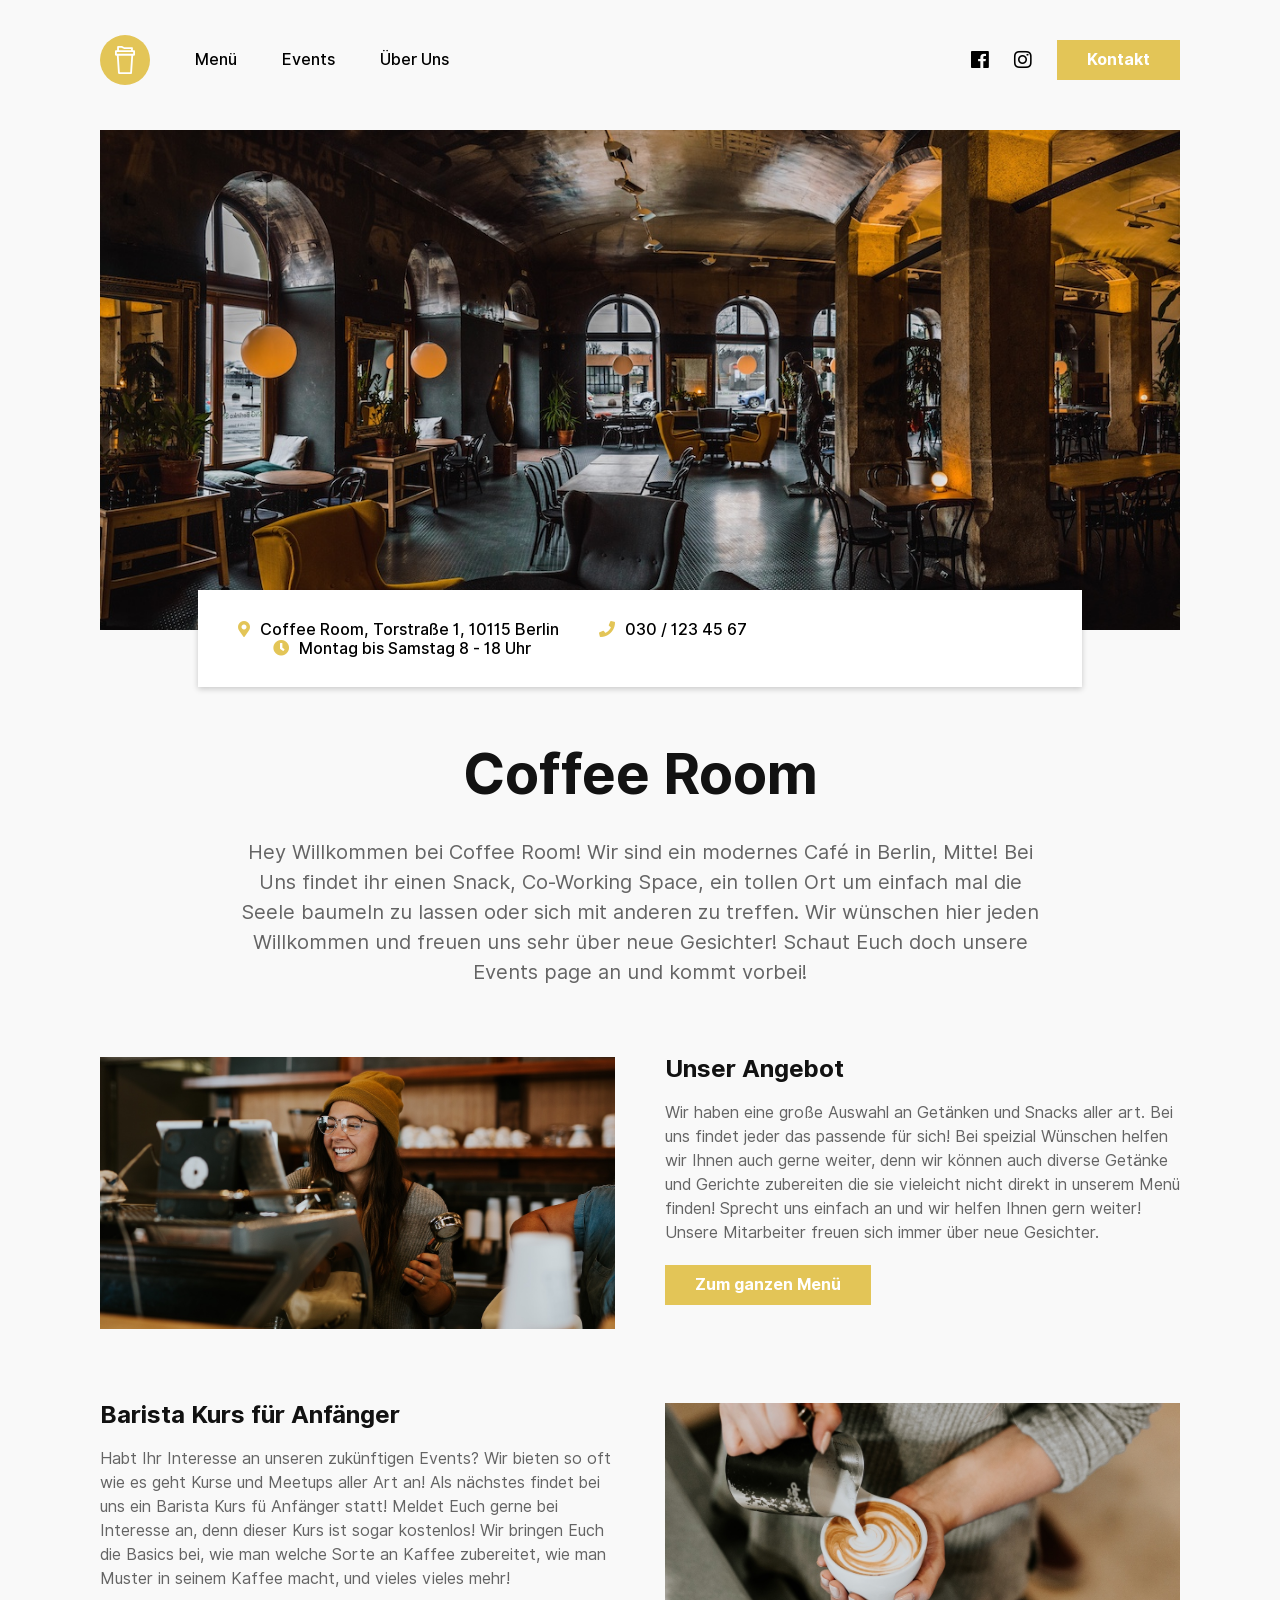
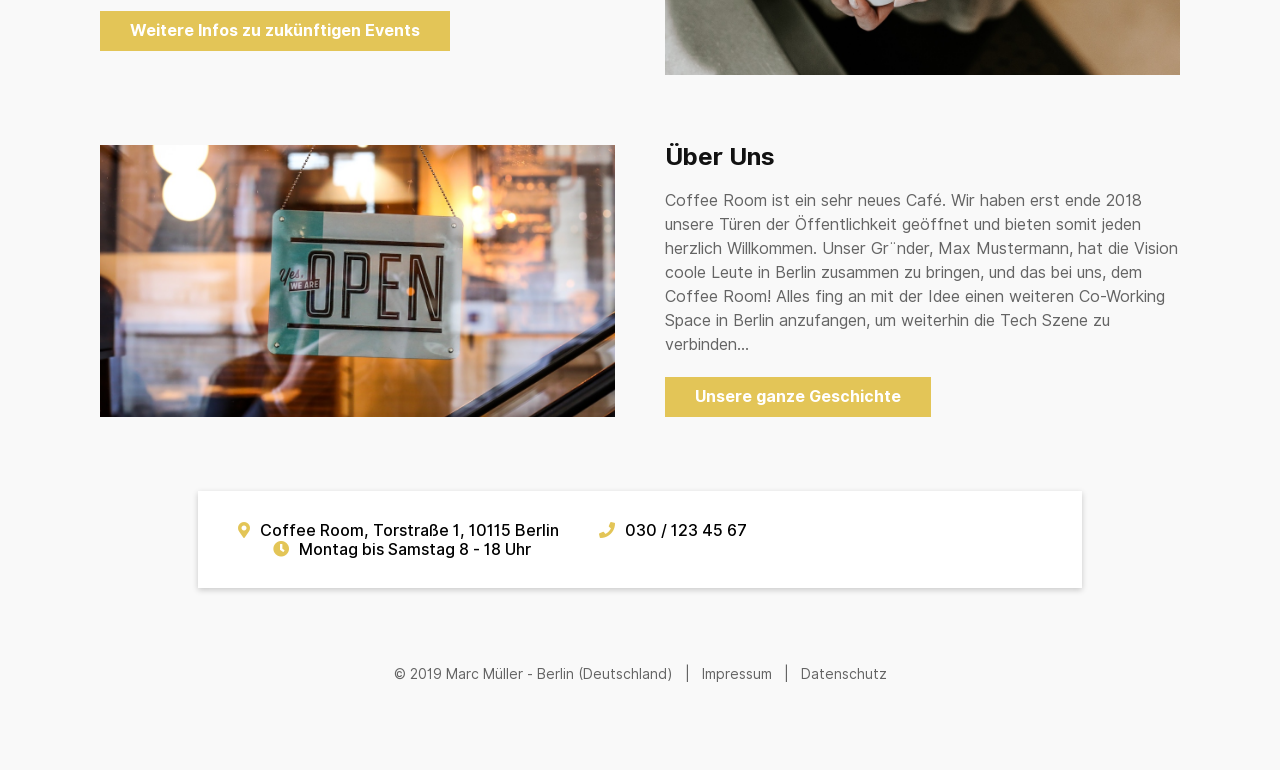
==== commit 6f304b71: "Minor typo fixes" ====
--- a/index.html
+++ b/index.html
@@ -66,7 +66,7 @@
 		<main>
 			
 			<!-- Hero Bild -->
-			<img class="hero" src="./media/cafe.jpg" alt="Ein Blick auf das ganze Coffe Room Café"/>
+			<img class="hero" src="./media/cafe.jpg" alt="Ein Blick auf das ganze Coffe Room Café" title="Quelle: Sebastian Schuppik auf Unsplash  –  https://unsplash.com/photos/H7xTpvBjJS4"/>
 
 			<!-- Quick Information -->
 			<div class="quickInfo">
@@ -80,20 +80,20 @@
 			<!-- Seiten Intro -->
 			<section class="text">
 				<h1>Coffee Room</h1>
-				<p>Hey Willkommen bei Coffee Room! Wir sind ein modernes Caf&eacute; in Berlin, Mitte! Bei Uns findet ihr einen Snack, Co-Working Space, ein tollen Ort um einfach mal die Seele baumeln zu lassen oder sich mit anderen zu treffen. Wir wünschen hier jeden Wilkommen und freuen uns sehr &uuml;ber neue Gesichter! Schaut Euch doch unsere <a href="./events.html">Events</a> page an und kommt vorbei!</p>
+				<p>Hey Willkommen bei Coffee Room! Wir sind ein modernes Caf&eacute; in Berlin, Mitte! Bei Uns findet ihr einen Snack, Co-Working Space, ein tollen Ort um einfach mal die Seele baumeln zu lassen oder sich mit anderen zu treffen. Wir wünschen hier jeden Willkommen und freuen uns sehr &uuml;ber neue Gesichter! Schaut Euch doch unsere <a href="./events.html">Events</a> page an und kommt vorbei!</p>
 			</section>
 
 			<!-- Bild, Text und CTA Abteilungen -->
 			<section class="imageText" id="menu">
-				<img class="image rightMargin" src="./media/baristaWide.jpg" alt="Barista welche frischen Kaffee zubereitet"/><div class="content leftMargin">
+				<img class="image rightMargin" src="./media/baristaWide.jpg" alt="Barista welche frischen Kaffee zubereitet" title="Quelle: Brooke Cagle auf Unsplash  –  https://unsplash.com/photos/8jp-6SjVibM"/><div class="content leftMargin">
 					<h2>Unser Angebot</h2>
-					<p>Wir haben eine gro&szlig;e Auswahl an Get&auml;nken und Snacks aller art. Bei uns findet jeder das passende für sich! Bei speizial W&uuml;nschen helfen wir Ihnen auch gerne weiter, denn wir k&ouml;nnen auch diverse Get&auml;nke und Gerichte zubereiten die sie vieleicht nicht direkt in unserem <a href="./menu.html">Men&uuml;</a> finden! Sprecht uns einfach an und wir helfen Ihnen gern weiter! Unsere Mitarbeiter freuen uns immer &uuml;ber neue Gesichter.</p>
+					<p>Wir haben eine gro&szlig;e Auswahl an Get&auml;nken und Snacks aller art. Bei uns findet jeder das passende für sich! Bei speizial W&uuml;nschen helfen wir Ihnen auch gerne weiter, denn wir k&ouml;nnen auch diverse Get&auml;nke und Gerichte zubereiten die sie vieleicht nicht direkt in unserem <a href="./menu.html">Men&uuml;</a> finden! Sprecht uns einfach an und wir helfen Ihnen gern weiter! Unsere Mitarbeiter freuen sich immer &uuml;ber neue Gesichter.</p>
 					<a class="button" href="./menu.html">Zum ganzen Menü</a>
 				</div>
 			</section>
 
 			<section class="imageText" id="events">
-				<img class="image leftMargin" src="./media/milchInKaffee.jpg" alt="Ein Milch Muster wird in ein Kaffee hineingegoßen"/><div class="content rightMargin">
+				<img class="image leftMargin" src="./media/milchInKaffee.jpg" alt="Ein Milch Muster wird in ein Kaffee hineingegoßen" title="Quelle: Brooke Cagle auf Unsplash  –  https://unsplash.com/photos/X4RJG4aNi8o"/><div class="content rightMargin">
 					<h2>Barista Kurs für Anfänger</h2>
 					<p>Habt Ihr Interesse an unseren zukünftigen Events? Wir bieten so oft wie es geht Kurse und Meetups aller Art an! Als n&auml;chstes findet bei uns ein Barista Kurs f&uuml; Anf&auml;nger statt! Meldet Euch gerne bei Interesse an, denn dieser Kurs ist sogar kostenlos! Wir bringen Euch die Basics bei, wie man welche Sorte an Kaffee zubereitet, wie man Muster in seinem Kaffee macht, und vieles vieles mehr!</p>
 					<a class="button" href="./events.html">Weitere Infos zu zukünftigen Events</a>
@@ -101,9 +101,9 @@
 			</section>
 
 			<section class="imageText" id="ueberUns">
-				<img class="image rightMargin" src="./media/open.jpg" alt="Das Open Schild an unserer Eingangstür"/><div class="content leftMargin">
+				<img class="image rightMargin" src="./media/open.jpg" alt="Das Open Schild an unserer Eingangstür" title="Quelle: Alexandre Godreau auf Unsplash  –  https://unsplash.com/photos/7YlHU_ZPS34"/><div class="content leftMargin">
 					<h2>&Uuml;ber Uns</h2>
-					<p>Coffee Room ist ein sehr neues Caf&eacute;. Wir haben erst ende 2018 unsere T&uuml;ren der &Ouml;ffentlichkeit ge&ouml;ffnet und bieten somit jeden herzlich Wilkommen. Unser Gr&uml;nder, Max Mustermann, hat die Vision coole Leute in Berlin zusammen zu bringen, und das bei uns, dem Coffee Room! Alles fing an mit der Idee einen weiteren Co-Working Space in Berlin anzufangen, um weiterhin die Tech Szene zu verbinden...</p>
+					<p>Coffee Room ist ein sehr neues Caf&eacute;. Wir haben erst ende 2018 unsere T&uuml;ren der &Ouml;ffentlichkeit ge&ouml;ffnet und bieten somit jeden herzlich Willkommen. Unser Gr&uml;nder, Max Mustermann, hat die Vision coole Leute in Berlin zusammen zu bringen, und das bei uns, dem Coffee Room! Alles fing an mit der Idee einen weiteren Co-Working Space in Berlin anzufangen, um weiterhin die Tech Szene zu verbinden...</p>
 					<a class="button" href="./ueberuns.html">Unsere ganze Geschichte</a>
 				</div>
 			</section>
--- a/css/style.css
+++ b/css/style.css
@@ -109,6 +109,8 @@
 		color: #555555;
 	}
 
+	/* Header Style Mobile */
+
 	header .mobileMenu {
 		vertical-align: top;
 		display: none;
@@ -126,6 +128,8 @@
 			header .mobileMenu a i {
 				color: #121212;
 			}
+
+	/* Logo Styling */
 
 	header .logo {
 		line-height: 0px;
@@ -302,6 +306,8 @@
 	display: inline-block;
 }
 
+	/* Bild Styling */
+
 	main section.imageText .image {
 		width: 50%;
 		padding: 0px;
@@ -310,6 +316,8 @@
 		display: inline-block;
 	}
 
+	/* Text Styling */
+
 	main section.imageText .content {
 		width: 50%;
 		padding: 0px;
@@ -330,6 +338,8 @@
 			vertical-align: top;
 			display: inline-block;
 		}
+
+			/* Event Infos */
 
 			main section.imageText .content ul li {
 				color: #646464;
@@ -416,6 +426,8 @@
 		margin: 0 0 0 40px;
 	}
 
+		/* Menü Unterpunkte */
+
 		main section.menu ul {
 			width: 100%;
 			padding: 5px 0;
@@ -444,6 +456,8 @@
 			display: inline-block;
 		}
 
+			/* Gericht / Getränke Name und Preis Styling */
+
 			main section.menu ol ul li:nth-child(odd) {
 				width: calc(100% - 70px);
 				display: inline-block;
@@ -462,6 +476,8 @@
 	margin: 40px auto 0 auto;
 	padding: 0px;
 }
+
+	/* Input & Textarea styling */
 
 	form input[type="text"], form input[type="email"] {
 		width: calc(100% - 20px);
@@ -484,6 +500,8 @@
 		height: 200px;
 		resize: vertical;
 	}
+
+	/* Abschick Leiste */
 
 	form .submit {
 		width: 100%;
@@ -556,6 +574,8 @@
 			margin: 30px 0 0 0;
 		}
 
+	/* Bildrechte Liste */
+
 	main section.legalText ol {
 		margin: 0px;
 		padding: 0px;
